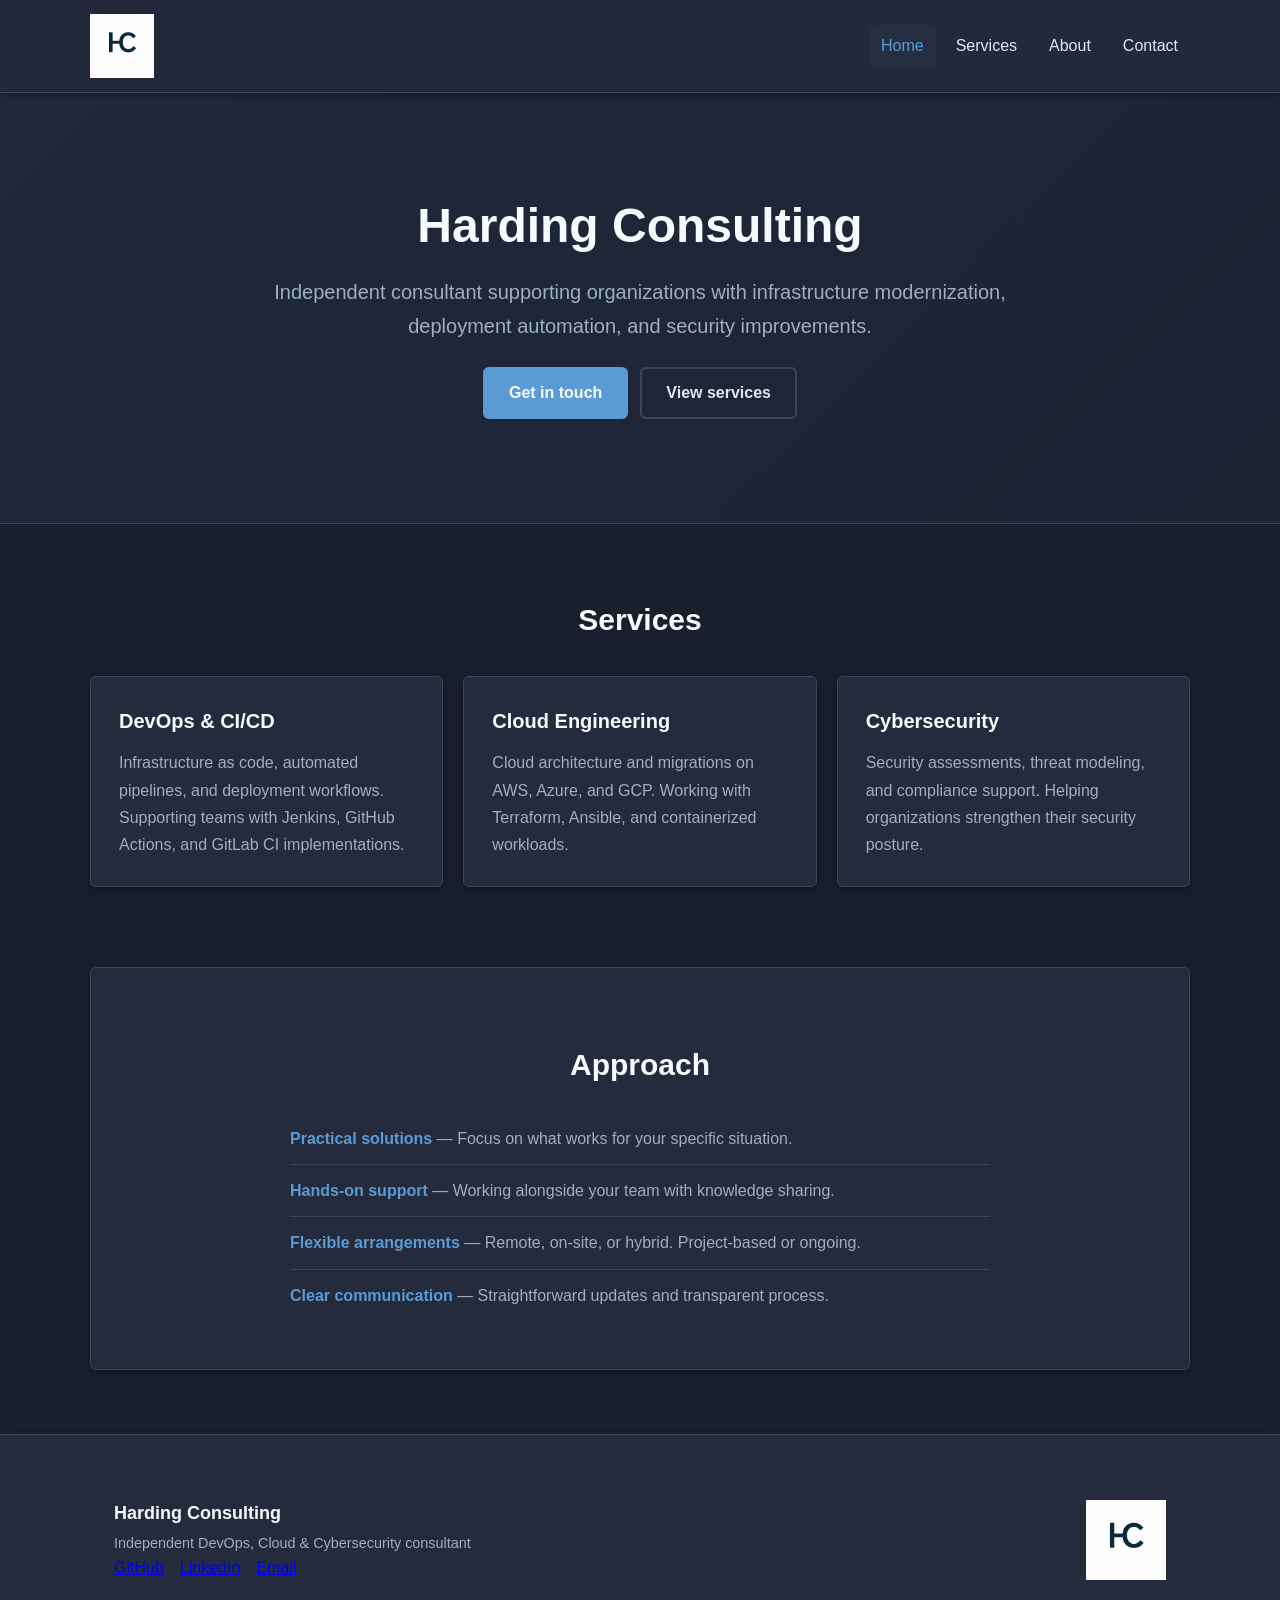
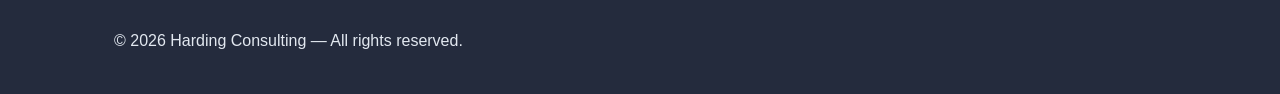
==== index.html @ 093b82c2 "Initial commit: Harding Consulting website" ====
<!doctype html>
<html lang="en">
<head>
  <meta charset="utf-8">
  <meta name="viewport" content="width=device-width, initial-scale=1">
  <title>Harding Consulting — DevOps, Cloud & Cybersecurity</title>
  <meta name="description" content="Harding Consulting: Professional DevOps, Cloud and Cybersecurity services. Scalable infrastructure, secure systems, cloud migrations, and CI/CD automation.">
  <meta name="author" content="Harding Consulting">
  <meta property="og:title" content="Harding Consulting — DevOps, Cloud & Cybersecurity">
  <meta property="og:description" content="Professional DevOps, Cloud and Cybersecurity services for teams and enterprises.">
  <meta property="og:type" content="website">
  <meta property="og:url" content="https://harding.consulting/">
  <meta name="referrer" content="strict-origin-when-cross-origin">
  <meta name="robots" content="index,follow">
  <meta http-equiv="Content-Security-Policy" content="default-src 'self'; img-src 'self' data:; script-src 'self'; style-src 'self' 'unsafe-inline'; connect-src 'self';">
  <link rel="icon" href="/assets/favicon.svg" type="image/svg+xml">
  <link rel="stylesheet" href="/assets/css/style.css">
</head>
<body>
  <header class="site-header">
    <div class="container nav-wrap">
      <a class="logo" href="/">
        <img src="/assets/img/logo.png" alt="Harding Consulting" class="logo-img"/>
        <span class="sr-only">Harding Consulting</span>
      </a>
      <button id="navToggle" class="nav-toggle" aria-expanded="false" aria-controls="mainNav">Menu</button>
      <nav id="mainNav" class="main-nav" aria-label="Main navigation">
        <a href="/" aria-current="page">Home</a>
        <a href="/services.html">Services</a>
        <a href="/about.html">About</a>
        <a href="/contact.html">Contact</a>
      </nav>
    </div>
  </header>

  <main>
    <section class="hero">
      <div class="container">
        <h1>Harding Consulting</h1>
        <p class="lead">Independent consultant supporting organizations with infrastructure modernization, deployment automation, and security improvements.</p>
        <p class="cta-row">
          <a class="btn" href="/contact.html">Get in touch</a> 
          <a class="btn ghost" href="/services.html">View services</a>
        </p>
      </div>
    </section>

    <section class="services container" aria-labelledby="services-heading">
      <h2 id="services-heading">Services</h2>
      <div class="grid">
        <article class="card">
          <h3>DevOps & CI/CD</h3>
          <p>Infrastructure as code, automated pipelines, and deployment workflows. Supporting teams with Jenkins, GitHub Actions, and GitLab CI implementations.</p>
        </article>
        <article class="card">
          <h3>Cloud Engineering</h3>
          <p>Cloud architecture and migrations on AWS, Azure, and GCP. Working with Terraform, Ansible, and containerized workloads.</p>
        </article>
        <article class="card">
          <h3>Cybersecurity</h3>
          <p>Security assessments, threat modeling, and compliance support. Helping organizations strengthen their security posture.</p>
        </article>
      </div>
    </section>

    <section class="why-work container" aria-labelledby="why-heading">
      <h2 id="why-heading">Approach</h2>
      <ul class="benefits-list">
        <li><strong>Practical solutions</strong> — Focus on what works for your specific situation.</li>
        <li><strong>Hands-on support</strong> — Working alongside your team with knowledge sharing.</li>
        <li><strong>Flexible arrangements</strong> — Remote, on-site, or hybrid. Project-based or ongoing.</li>
        <li><strong>Clear communication</strong> — Straightforward updates and transparent process.</li>
      </ul>
    </section>
  </main>

  <footer class="site-footer">
    <div class="container footer-content">
      <div>
        <strong>Harding Consulting</strong>
        <p class="tagline">Independent DevOps, Cloud & Cybersecurity consultant</p>
        <ul class="social">
          <li><a href="https://github.com/Hardi5" id="github" target="_blank" rel="noopener">GitHub</a></li>
          <li><a href="https://www.linkedin.com/in/hardikakalaw/" id="linkedin" target="_blank" rel="noopener">LinkedIn</a></li>
          <li><a href="mailto:hardi@harding.consulting" id="email">Email</a></li>
        </ul>
      </div>
      <div>
        <img src="/assets/img/logo.png" alt="Harding Consulting" class="footer-logo"/>
      </div>
    </div>
    <div class="container copy">&copy; <span id="year"></span> Harding Consulting — All rights reserved.</div>
  </footer>

  <script src="/assets/js/main.js"></script>
</body>
</html>
---- assets/css/style.css ----
/* Professional responsive stylesheet for Harding Consulting */
:root{
  --bg:#1a1f2e;
  --surface:#242b3d;
  --surface-light:#2d3548;
  --muted:#a0aec0;
  --text:#e2e8f0;
  --text-bright:#f7fafc;
  --accent:#5b9bd5;
  --accent-hover:#4a8bc2;
  --border:#3d4556;
  --max-width:1100px;
  --radius:6px;
  --shadow: 0 2px 8px rgba(0,0,0,0.3);
  --shadow-lg: 0 8px 24px rgba(0,0,0,0.4);
  font-family: -apple-system, BlinkMacSystemFont, "Segoe UI", Roboto, "Helvetica Neue", Arial, sans-serif;
}
*{box-sizing:border-box}
html,body{height:100%}
body{margin:0;background:var(--bg);color:var(--text);line-height:1.6;font-size:1rem}
.container{max-width:var(--max-width);margin:0 auto;padding:1.5rem}

/* Header & Navigation */
.site-header{background:rgba(36,43,61,0.95);backdrop-filter:blur(10px);border-bottom:1px solid var(--border);position:sticky;top:0;z-index:100;box-shadow:0 2px 8px rgba(0,0,0,0.3)}
.nav-wrap{display:flex;align-items:center;gap:1.5rem;justify-content:space-between;padding:0.875rem 0}
.logo{display:inline-flex;align-items:center;text-decoration:none;transition:opacity 0.2s}
.logo:hover{opacity:0.85}
.logo-img{height:64px;width:auto;display:block}
.tagline{color:var(--muted);margin:0.25rem 0 0;font-size:0.9rem}
.main-nav{display:flex;gap:0.5rem}
.main-nav a{color:var(--text);text-decoration:none;padding:0.5rem 0.75rem;border-radius:6px;font-weight:500;transition:all 0.2s}
.main-nav a:hover{background:rgba(45,95,141,0.08);color:var(--accent)}
.main-nav a[aria-current="page"]{color:var(--accent);background:rgba(45,95,141,0.1)}
.nav-toggle{display:none;background:none;border:1px solid var(--border);padding:0.5rem 0.75rem;border-radius:6px;cursor:pointer;font-weight:500}
.nav-toggle:hover{background:var(--bg)}

/* Language Toggle */
.lang-toggle{display:flex;align-items:center;gap:0.35rem;background:var(--surface-light);border:1px solid var(--border);padding:0.4rem 0.65rem;border-radius:6px;cursor:pointer;font-weight:500;transition:all 0.2s;color:var(--text);font-size:0.9rem}
.lang-toggle:hover{background:var(--surface);border-color:var(--accent)}
.lang-icon{font-size:1.1rem;line-height:1}
.lang-text{font-weight:600}

/* Hero Section */
.hero{padding:5rem 0 4rem;background:linear-gradient(135deg, rgba(91,155,213,0.08) 0%, rgba(91,155,213,0.03) 100%);border-bottom:1px solid var(--border)}
.hero .container{max-width:800px;text-align:center}
.hero h1{font-size:2.5rem;margin:0 0 1rem;font-weight:700;line-height:1.2;color:var(--text-bright)}
.lead{color:var(--muted);font-size:1.125rem;margin-bottom:1.5rem;line-height:1.7}
.btn{background:var(--accent);color:var(--text-bright);padding:0.7rem 1.5rem;border-radius:6px;text-decoration:none;display:inline-block;font-weight:600;transition:all 0.2s;border:2px solid transparent}
.btn:hover{background:var(--accent-hover);transform:translateY(-1px);box-shadow:0 4px 12px rgba(91,155,213,0.4)}
.btn.ghost{background:transparent;border:2px solid var(--border);color:var(--text)}
.btn.ghost:hover{background:var(--surface-light);border-color:var(--accent);color:var(--accent)}
.cta-row{margin-top:1.5rem;display:flex;gap:0.75rem;justify-content:center;flex-wrap:wrap}

/* Services Section */
.services{padding:3rem 0}
.services h2{text-align:center;font-size:1.875rem;margin-bottom:2rem;color:var(--text-bright)}
.grid{display:grid;grid-template-columns:repeat(auto-fit,minmax(280px,1fr));gap:1.25rem}
.card{background:var(--surface);padding:1.75rem;border-radius:var(--radius);box-shadow:var(--shadow);border:1px solid var(--border);transition:all 0.25s}
.card:hover{box-shadow:var(--shadow-lg);transform:translateY(-2px);border-color:var(--accent);background:var(--surface-light)}
.card h3{margin:0 0 0.75rem;color:var(--text-bright);font-size:1.25rem}
.card p{color:var(--muted);margin:0;line-height:1.7}

/* Why Work With Me */
.why-work{padding:3rem 0;background:var(--surface);border-radius:var(--radius);box-shadow:var(--shadow);margin:2rem auto;border:1px solid var(--border)}
.why-work h2{text-align:center;font-size:1.875rem;margin-bottom:1.5rem;color:var(--text-bright)}
.benefits-list{list-style:none;padding:0;max-width:700px;margin:0 auto}
.benefits-list li{padding:0.75rem 0;border-bottom:1px solid var(--border);color:var(--muted);line-height:1.7}
.benefits-list li:last-child{border:none}
.benefits-list strong{color:var(--accent);font-weight:600}

/* About & Contact Sections */
.about, .contact{padding:3rem 0}
.about h2, .contact h2{font-size:1.875rem;margin-bottom:1rem;color:var(--text-bright)}
.about p, .contact p{color:var(--muted);line-height:1.7;max-width:700px}
.about a{color:var(--accent);text-decoration:none;font-weight:500}
.about a:hover{text-decoration:underline}


/* Footer */
.site-footer{background:var(--surface);border-top:1px solid var(--border);margin-top:4rem;padding:2.5rem 0 1rem;box-shadow:0 -2px 8px rgba(0,0,0,0.2)}
.footer-content,.footer-grid{display:grid;grid-template-columns:1fr auto;gap:2rem;padding-bottom:1.5rem;align-items:center}
.footer-logo{height:80px;width:auto;display:block}
.site-footer strong{display:block;font-size:1.125rem;color:var(--text-bright);margin-bottom:0.25rem}
.social{list-style:none;margin:0;padding:0;display:flex;gap:1rem;flex-wrap:wrap}

/* Forms */
.contact-form{max-width:600px;display:grid;gap:1rem;margin-top:1.5rem}
.contact-form label{font-weight:500;color:var(--text);margin-bottom:0.25rem;display:block}
input,textarea{padding:0.75rem;border:1px solid var(--border);border-radius:6px;font-family:inherit;font-size:1rem;transition:border 0.2s;background:var(--surface-light);color:var(--text)}
input:focus,textarea:focus{outline:none;border-color:var(--accent);box-shadow:0 0 0 3px rgba(91,155,213,0.2)}
textarea{min-height:120px;resize:vertical}
.form-actions{margin-top:0.5rem}

/* Service Block (for services page) */
.service-block{background:var(--surface);padding:1.5rem;border-radius:var(--radius);margin-bottom:1.5rem;box-shadow:var(--shadow);border:1px solid var(--border)}
.service-block h2{font-size:1.5rem;margin:0 0 0.75rem;color:var(--text-bright)}
.service-block h3{font-size:1.125rem;margin:1rem 0 0.5rem;color:var(--text)}
.service-block p{color:var(--muted);line-height:1.7;margin:0 0 1rem}
.service-block ul{margin:0.5rem 0;padding-left:1.5rem;color:var(--muted)}
.service-block ul li{margin:0.25rem 0}

/* Logo and accessibility helpers */
.sr-only{position:absolute;width:1px;height:1px;padding:0;margin:-1px;overflow:hidden;clip:rect(0,0,0,0);white-space:nowrap;border:0}

/* Responsive */
@media (max-width:900px){
  .grid{grid-template-columns:repeat(auto-fit,minmax(240px,1fr))}
  .hero h1{font-size:2rem}
}
@media (max-width:640px){
  .container{padding:1rem}
  .grid{grid-template-columns:1fr}
  .footer-grid{flex-direction:column;gap:1.5rem}
  .main-nav{display:none;flex-direction:column;position:absolute;top:100%;left:0;right:0;background:var(--surface);border-bottom:1px solid var(--border);padding:1rem;box-shadow:0 4px 12px rgba(0,0,0,0.4)}
  .main-nav[style*="display: block"]{display:flex}
  .nav-toggle{display:inline-block}
  .lang-toggle{font-size:0.85rem;padding:0.35rem 0.55rem}
  .hero{padding:3rem 0 2rem}
  .hero h1{font-size:1.75rem}
  .lead{font-size:1rem}
  .cta-row{flex-direction:column}
  .btn{width:100%;text-align:center}
}

@media (min-width:1100px){
  .hero h1{font-size:3rem}
  .lead{font-size:1.25rem}
}
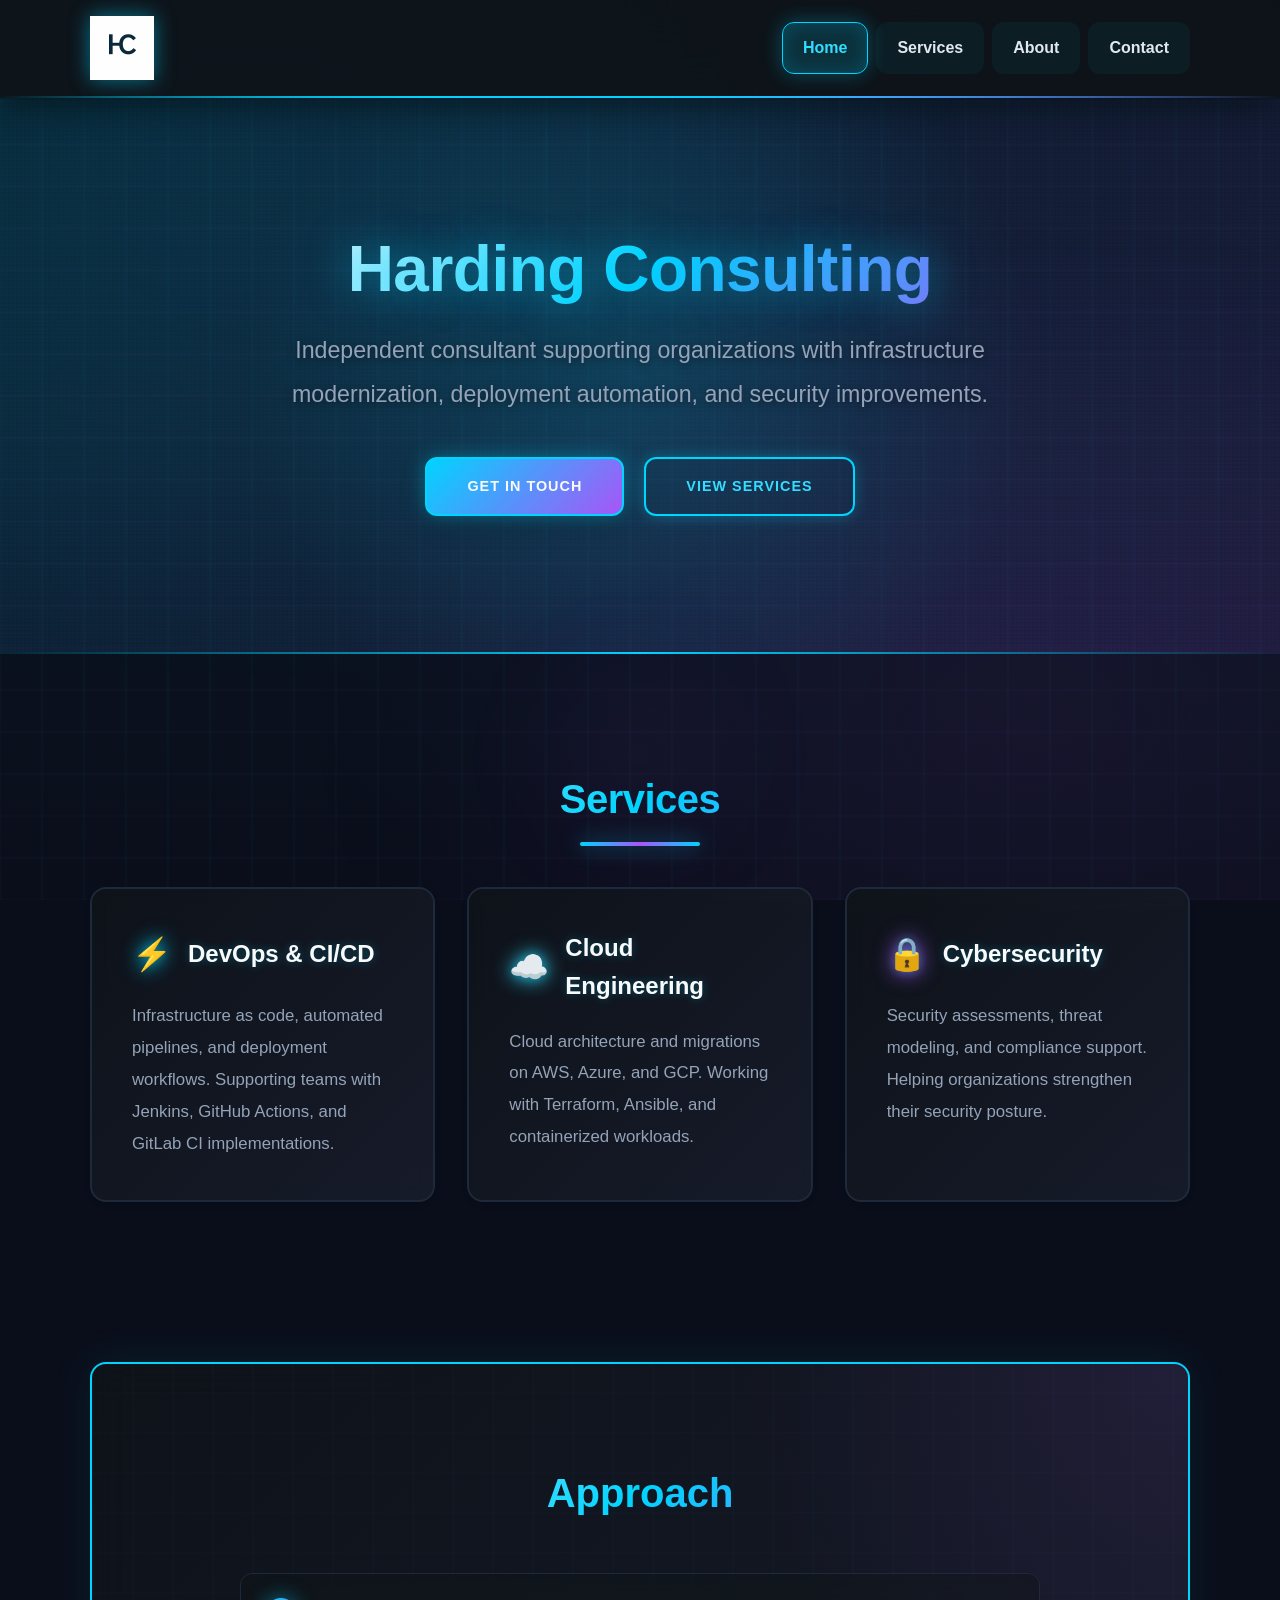
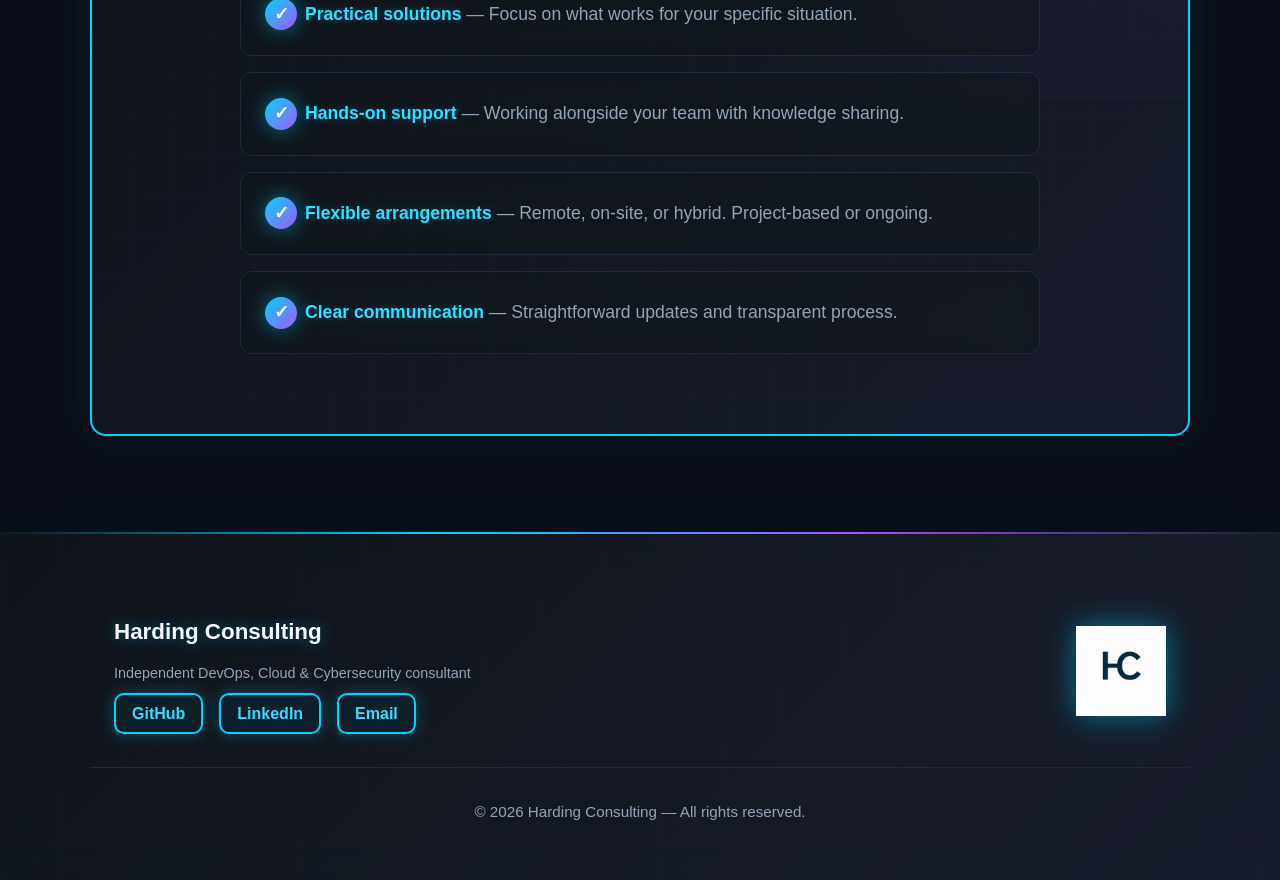
==== commit 05cf80fe: "Add cache busting to CSS links" ====
--- a/index.html
+++ b/index.html
@@ -14,7 +14,7 @@
   <meta name="robots" content="index,follow">
   <meta http-equiv="Content-Security-Policy" content="default-src 'self'; img-src 'self' data:; script-src 'self'; style-src 'self' 'unsafe-inline'; connect-src 'self';">
   <link rel="icon" href="/assets/favicon.svg" type="image/svg+xml">
-  <link rel="stylesheet" href="/assets/css/style.css">
+  <link rel="stylesheet" href="/assets/css/style.css?v=2">
 </head>
 <body>
   <header class="site-header">
--- a/assets/css/style.css
+++ b/assets/css/style.css
@@ -1,128 +1,1047 @@
-/* Professional responsive stylesheet for Harding Consulting */
+/* Futuristic Enhanced Stylesheet for Harding Consulting */
 :root{
-  --bg:#1a1f2e;
-  --surface:#242b3d;
-  --surface-light:#2d3548;
-  --muted:#a0aec0;
+  --bg:#0a0e1a;
+  --surface:#0f1419;
+  --surface-light:#1a1f2e;
+  --surface-lighter:#242b3d;
+  --muted:#94a3b8;
   --text:#e2e8f0;
-  --text-bright:#f7fafc;
-  --accent:#5b9bd5;
-  --accent-hover:#4a8bc2;
-  --border:#3d4556;
+  --text-bright:#f8fafc;
+  --accent:#00d4ff;
+  --accent-hover:#00b8e6;
+  --accent-light:#33ddff;
+  --accent-secondary:#a855f7;
+  --accent-tertiary:#06ffa5;
+  --success:#10b981;
+  --warning:#f59e0b;
+  --border:#1e293b;
+  --border-glow:#334155;
   --max-width:1100px;
-  --radius:6px;
-  --shadow: 0 2px 8px rgba(0,0,0,0.3);
-  --shadow-lg: 0 8px 24px rgba(0,0,0,0.4);
+  --radius:16px;
+  --shadow: 0 4px 6px -1px rgba(0, 0, 0, 0.1), 0 2px 4px -1px rgba(0, 0, 0, 0.06);
+  --shadow-md: 0 10px 25px -5px rgba(0, 0, 0, 0.3), 0 10px 10px -5px rgba(0, 0, 0, 0.04);
+  --shadow-lg: 0 20px 35px -10px rgba(0, 0, 0, 0.4), 0 10px 10px -5px rgba(0, 0, 0, 0.04);
+  --shadow-neon: 0 0 30px rgba(0, 212, 255, 0.4), 0 0 60px rgba(0, 212, 255, 0.2);
+  --shadow-neon-purple: 0 0 30px rgba(168, 85, 247, 0.4), 0 0 60px rgba(168, 85, 247, 0.2);
   font-family: -apple-system, BlinkMacSystemFont, "Segoe UI", Roboto, "Helvetica Neue", Arial, sans-serif;
 }
-*{box-sizing:border-box}
-html,body{height:100%}
-body{margin:0;background:var(--bg);color:var(--text);line-height:1.6;font-size:1rem}
-.container{max-width:var(--max-width);margin:0 auto;padding:1.5rem}
+
+*{
+  box-sizing:border-box;
+}
+
+html,body{
+  height:100%;
+  scroll-behavior: smooth;
+}
+
+body{
+  margin:0;
+  background: #0a0e1a;
+  background-image: 
+    linear-gradient(to bottom, transparent 0%, rgba(0, 212, 255, 0.03) 50%, transparent 100%),
+    repeating-linear-gradient(90deg, rgba(0, 212, 255, 0.03) 0px, transparent 2px, transparent 40px, rgba(0, 212, 255, 0.03) 42px),
+    repeating-linear-gradient(0deg, rgba(168, 85, 247, 0.03) 0px, transparent 2px, transparent 40px, rgba(168, 85, 247, 0.03) 42px);
+  background-attachment: fixed;
+  color:var(--text);
+  line-height:1.6;
+  font-size:1rem;
+  position: relative;
+  overflow-x: hidden;
+}
+
+body::before {
+  content: '';
+  position: fixed;
+  top: 0;
+  left: 0;
+  right: 0;
+  bottom: 0;
+  background: 
+    radial-gradient(ellipse at 20% 20%, rgba(0, 212, 255, 0.08) 0%, transparent 50%),
+    radial-gradient(ellipse at 80% 80%, rgba(168, 85, 247, 0.08) 0%, transparent 50%);
+  pointer-events: none;
+  z-index: 0;
+}
+
+.container{
+  max-width:var(--max-width);
+  margin:0 auto;
+  padding:1.5rem;
+  position: relative;
+  z-index: 1;
+}
+
+/* Futuristic Grid Animation */
+@keyframes gridMove {
+  0% { background-position: 0 0, 0 0; }
+  100% { background-position: 40px 40px, 0 0; }
+}
 
 /* Header & Navigation */
-.site-header{background:rgba(36,43,61,0.95);backdrop-filter:blur(10px);border-bottom:1px solid var(--border);position:sticky;top:0;z-index:100;box-shadow:0 2px 8px rgba(0,0,0,0.3)}
-.nav-wrap{display:flex;align-items:center;gap:1.5rem;justify-content:space-between;padding:0.875rem 0}
-.logo{display:inline-flex;align-items:center;text-decoration:none;transition:opacity 0.2s}
-.logo:hover{opacity:0.85}
-.logo-img{height:64px;width:auto;display:block}
-.tagline{color:var(--muted);margin:0.25rem 0 0;font-size:0.9rem}
-.main-nav{display:flex;gap:0.5rem}
-.main-nav a{color:var(--text);text-decoration:none;padding:0.5rem 0.75rem;border-radius:6px;font-weight:500;transition:all 0.2s}
-.main-nav a:hover{background:rgba(45,95,141,0.08);color:var(--accent)}
-.main-nav a[aria-current="page"]{color:var(--accent);background:rgba(45,95,141,0.1)}
-.nav-toggle{display:none;background:none;border:1px solid var(--border);padding:0.5rem 0.75rem;border-radius:6px;cursor:pointer;font-weight:500}
-.nav-toggle:hover{background:var(--bg)}
-
-/* Language Toggle */
-.lang-toggle{display:flex;align-items:center;gap:0.35rem;background:var(--surface-light);border:1px solid var(--border);padding:0.4rem 0.65rem;border-radius:6px;cursor:pointer;font-weight:500;transition:all 0.2s;color:var(--text);font-size:0.9rem}
-.lang-toggle:hover{background:var(--surface);border-color:var(--accent)}
-.lang-icon{font-size:1.1rem;line-height:1}
-.lang-text{font-weight:600}
+.site-header{
+  background:rgba(15, 20, 25, 0.85);
+  backdrop-filter:blur(30px);
+  -webkit-backdrop-filter: blur(30px);
+  border-bottom:2px solid transparent;
+  border-image: linear-gradient(90deg, transparent, var(--accent), var(--accent-secondary), transparent) 1;
+  position:sticky;
+  top:0;
+  z-index:100;
+  box-shadow:0 8px 32px rgba(0,0,0,0.6), 0 0 40px rgba(0, 212, 255, 0.1);
+  transition: all 0.3s ease;
+}
+
+.site-header::after {
+  content: '';
+  position: absolute;
+  bottom: -2px;
+  left: 0;
+  right: 0;
+  height: 2px;
+  background: linear-gradient(90deg, transparent 0%, var(--accent) 50%, transparent 100%);
+  animation: scanline 3s linear infinite;
+}
+
+@keyframes scanline {
+  0%, 100% { opacity: 0.3; transform: translateX(-100%); }
+  50% { opacity: 1; transform: translateX(100%); }
+}
+
+.nav-wrap{
+  display:flex;
+  align-items:center;
+  gap:1.5rem;
+  justify-content:space-between;
+  padding:1rem 0;
+}
+
+.logo{
+  display:inline-flex;
+  align-items:center;
+  text-decoration:none;
+  transition:all 0.4s cubic-bezier(0.4, 0, 0.2, 1);
+  filter: drop-shadow(0 0 10px rgba(0, 212, 255, 0.5));
+  position: relative;
+}
+
+.logo::after {
+  content: '';
+  position: absolute;
+  inset: -10px;
+  border-radius: 50%;
+  background: radial-gradient(circle, rgba(0, 212, 255, 0.2) 0%, transparent 70%);
+  opacity: 0;
+  transition: opacity 0.4s ease;
+}
+
+.logo:hover::after {
+  opacity: 1;
+  animation: pulse-logo 1.5s ease-in-out infinite;
+}
+
+@keyframes pulse-logo {
+  0%, 100% { transform: scale(1); opacity: 0.5; }
+  50% { transform: scale(1.2); opacity: 0.8; }
+}
+
+.logo:hover{
+  transform: translateY(-3px);
+  filter: drop-shadow(0 0 20px rgba(0, 212, 255, 0.8)) drop-shadow(0 0 40px rgba(0, 212, 255, 0.4));
+}
+
+.logo-img{
+  height:64px;
+  width:auto;
+  display:block;
+}
+
+.tagline{
+  color:var(--muted);
+  margin:0.25rem 0 0;
+  font-size:0.9rem;
+}
+
+.main-nav{
+  display:flex;
+  gap:0.5rem;
+}
+
+.main-nav a{
+  color:var(--text);
+  text-decoration:none;
+  padding:0.75rem 1.25rem;
+  border-radius:12px;
+  font-weight:600;
+  transition:all 0.3s ease;
+  position: relative;
+  overflow: hidden;
+  border: 1px solid transparent;
+  background: rgba(0, 212, 255, 0.05);
+}
+
+.main-nav a::before {
+  content: '';
+  position: absolute;
+  inset: 0;
+  background: linear-gradient(135deg, rgba(0, 212, 255, 0.1), rgba(168, 85, 247, 0.1));
+  opacity: 0;
+  transition: opacity 0.3s ease;
+}
+
+.main-nav a::after {
+  content: '';
+  position: absolute;
+  bottom: 0;
+  left: 0;
+  right: 0;
+  height: 2px;
+  background: linear-gradient(90deg, var(--accent), var(--accent-secondary));
+  transform: scaleX(0);
+  transition: transform 0.3s ease;
+}
+
+.main-nav a:hover::before{
+  opacity: 1;
+}
+
+.main-nav a:hover::after {
+  transform: scaleX(1);
+}
+
+.main-nav a:hover{
+  background:rgba(0, 212, 255, 0.1);
+  color:var(--accent-light);
+  transform: translateY(-2px);
+  border-color: var(--accent);
+  box-shadow: 0 4px 20px rgba(0, 212, 255, 0.3);
+}
+
+.main-nav a[aria-current="page"]{
+  color:var(--accent-light);
+  background:rgba(0, 212, 255, 0.15);
+  border-color: var(--accent);
+  box-shadow: inset 0 0 20px rgba(0, 212, 255, 0.2), 0 0 20px rgba(0, 212, 255, 0.3);
+}
+
+.nav-toggle{
+  display:none;
+  background:var(--surface-light);
+  border:2px solid var(--accent);
+  padding:0.5rem 0.75rem;
+  border-radius:10px;
+  cursor:pointer;
+  font-weight:600;
+  color: var(--accent-light);
+  transition: all 0.3s ease;
+  box-shadow: 0 0 15px rgba(0, 212, 255, 0.3);
+}
+
+.nav-toggle:hover{
+  background:rgba(0, 212, 255, 0.1);
+  transform: scale(1.05);
+  box-shadow: 0 0 25px rgba(0, 212, 255, 0.5);
+}
 
 /* Hero Section */
-.hero{padding:5rem 0 4rem;background:linear-gradient(135deg, rgba(91,155,213,0.08) 0%, rgba(91,155,213,0.03) 100%);border-bottom:1px solid var(--border)}
-.hero .container{max-width:800px;text-align:center}
-.hero h1{font-size:2.5rem;margin:0 0 1rem;font-weight:700;line-height:1.2;color:var(--text-bright)}
-.lead{color:var(--muted);font-size:1.125rem;margin-bottom:1.5rem;line-height:1.7}
-.btn{background:var(--accent);color:var(--text-bright);padding:0.7rem 1.5rem;border-radius:6px;text-decoration:none;display:inline-block;font-weight:600;transition:all 0.2s;border:2px solid transparent}
-.btn:hover{background:var(--accent-hover);transform:translateY(-1px);box-shadow:0 4px 12px rgba(91,155,213,0.4)}
-.btn.ghost{background:transparent;border:2px solid var(--border);color:var(--text)}
-.btn.ghost:hover{background:var(--surface-light);border-color:var(--accent);color:var(--accent)}
-.cta-row{margin-top:1.5rem;display:flex;gap:0.75rem;justify-content:center;flex-wrap:wrap}
+.hero{
+  padding:7rem 0 6rem;
+  background: 
+    linear-gradient(135deg, rgba(0, 212, 255, 0.1) 0%, rgba(168, 85, 247, 0.1) 100%);
+  border-bottom:2px solid transparent;
+  border-image: linear-gradient(90deg, transparent, var(--accent), transparent) 1;
+  position: relative;
+  overflow: hidden;
+}
+
+.hero::before {
+  content: '';
+  position: absolute;
+  top: 0;
+  left: 0;
+  right: 0;
+  bottom: 0;
+  background: 
+    repeating-linear-gradient(0deg, transparent, transparent 2px, rgba(0, 212, 255, 0.03) 2px, rgba(0, 212, 255, 0.03) 4px),
+    repeating-linear-gradient(90deg, transparent, transparent 2px, rgba(168, 85, 247, 0.03) 2px, rgba(168, 85, 247, 0.03) 4px);
+  background-size: 50px 50px;
+  animation: gridMove 20s linear infinite;
+  opacity: 0.5;
+}
+
+.hero::after {
+  content: '';
+  position: absolute;
+  top: 50%;
+  left: 50%;
+  transform: translate(-50%, -50%);
+  width: 800px;
+  height: 800px;
+  background: radial-gradient(circle, rgba(0, 212, 255, 0.15) 0%, transparent 70%);
+  animation: heroGlow 8s ease-in-out infinite;
+}
+
+@keyframes heroGlow {
+  0%, 100% { transform: translate(-50%, -50%) scale(1); opacity: 0.3; }
+  50% { transform: translate(-50%, -50%) scale(1.2); opacity: 0.6; }
+}
+
+.hero .container{
+  max-width:850px;
+  text-align:center;
+  position: relative;
+  z-index: 1;
+}
+
+.hero h1{
+  font-size:3.5rem;
+  margin:0 0 1.5rem;
+  font-weight:900;
+  line-height:1.1;
+  background: linear-gradient(135deg, var(--text-bright) 0%, var(--accent) 50%, var(--accent-secondary) 100%);
+  -webkit-background-clip: text;
+  -webkit-text-fill-color: transparent;
+  background-clip: text;
+  animation: fadeInUp 0.8s ease-out, textGlow 3s ease-in-out infinite;
+  text-shadow: 0 0 40px rgba(0, 212, 255, 0.5);
+  letter-spacing: -0.5px;
+}
+
+@keyframes textGlow {
+  0%, 100% { filter: drop-shadow(0 0 10px rgba(0, 212, 255, 0.5)); }
+  50% { filter: drop-shadow(0 0 20px rgba(0, 212, 255, 0.8)) drop-shadow(0 0 30px rgba(168, 85, 247, 0.5)); }
+}
+
+@keyframes fadeInUp {
+  from {
+    opacity: 0;
+    transform: translateY(40px);
+  }
+  to {
+    opacity: 1;
+    transform: translateY(0);
+  }
+}
+
+.lead{
+  color:var(--muted);
+  font-size:1.3rem;
+  margin-bottom:2.5rem;
+  line-height:1.9;
+  animation: fadeInUp 0.8s ease-out 0.2s both;
+  text-shadow: 0 2px 10px rgba(0, 0, 0, 0.5);
+}
+
+.btn{
+  background: linear-gradient(135deg, var(--accent) 0%, var(--accent-secondary) 100%);
+  color:var(--text-bright);
+  padding:1rem 2.5rem;
+  border-radius:12px;
+  text-decoration:none;
+  display:inline-block;
+  font-weight:700;
+  transition:all 0.4s cubic-bezier(0.4, 0, 0.2, 1);
+  border:2px solid var(--accent);
+  box-shadow: 0 0 20px rgba(0, 212, 255, 0.4), 0 8px 25px rgba(0, 0, 0, 0.3);
+  position: relative;
+  overflow: hidden;
+  text-transform: uppercase;
+  letter-spacing: 1px;
+  font-size: 0.9rem;
+}
+
+.btn::before {
+  content: '';
+  position: absolute;
+  top: 0;
+  left: -100%;
+  width: 100%;
+  height: 100%;
+  background: linear-gradient(90deg, transparent, rgba(255,255,255,0.3), transparent);
+  transition: left 0.6s ease;
+}
+
+.btn::after {
+  content: '';
+  position: absolute;
+  inset: -2px;
+  background: linear-gradient(135deg, var(--accent), var(--accent-secondary));
+  border-radius: 12px;
+  z-index: -1;
+  opacity: 0;
+  transition: opacity 0.4s ease;
+}
+
+.btn:hover::before {
+  left: 100%;
+}
+
+.btn:hover::after {
+  opacity: 1;
+  animation: borderPulse 1.5s ease-in-out infinite;
+}
+
+@keyframes borderPulse {
+  0%, 100% { filter: blur(5px); }
+  50% { filter: blur(10px); }
+}
+
+.btn:hover{
+  transform:translateY(-4px) scale(1.05);
+  box-shadow: 0 0 40px rgba(0, 212, 255, 0.6), 0 12px 35px rgba(0, 0, 0, 0.4);
+  border-color: var(--accent-light);
+}
+
+.btn.ghost{
+  background:transparent;
+  border:2px solid var(--accent);
+  color:var(--accent-light);
+  box-shadow: 0 0 15px rgba(0, 212, 255, 0.3);
+}
+
+.btn.ghost:hover{
+  background:rgba(0, 212, 255, 0.1);
+  box-shadow: 0 0 30px rgba(0, 212, 255, 0.5), 0 8px 25px rgba(0, 0, 0, 0.3);
+}
+
+.cta-row{
+  margin-top:2.5rem;
+  display:flex;
+  gap:1.25rem;
+  justify-content:center;
+  flex-wrap:wrap;
+  animation: fadeInUp 0.8s ease-out 0.4s both;
+}
 
 /* Services Section */
-.services{padding:3rem 0}
-.services h2{text-align:center;font-size:1.875rem;margin-bottom:2rem;color:var(--text-bright)}
-.grid{display:grid;grid-template-columns:repeat(auto-fit,minmax(280px,1fr));gap:1.25rem}
-.card{background:var(--surface);padding:1.75rem;border-radius:var(--radius);box-shadow:var(--shadow);border:1px solid var(--border);transition:all 0.25s}
-.card:hover{box-shadow:var(--shadow-lg);transform:translateY(-2px);border-color:var(--accent);background:var(--surface-light)}
-.card h3{margin:0 0 0.75rem;color:var(--text-bright);font-size:1.25rem}
-.card p{color:var(--muted);margin:0;line-height:1.7}
-
-/* Why Work With Me */
-.why-work{padding:3rem 0;background:var(--surface);border-radius:var(--radius);box-shadow:var(--shadow);margin:2rem auto;border:1px solid var(--border)}
-.why-work h2{text-align:center;font-size:1.875rem;margin-bottom:1.5rem;color:var(--text-bright)}
-.benefits-list{list-style:none;padding:0;max-width:700px;margin:0 auto}
-.benefits-list li{padding:0.75rem 0;border-bottom:1px solid var(--border);color:var(--muted);line-height:1.7}
-.benefits-list li:last-child{border:none}
-.benefits-list strong{color:var(--accent);font-weight:600}
+.services{
+  padding:5rem 0;
+  position: relative;
+}
+
+.services::before {
+  content: '';
+  position: absolute;
+  top: 0;
+  left: 50%;
+  transform: translateX(-50%);
+  width: 200px;
+  height: 200px;
+  background: radial-gradient(circle, rgba(168, 85, 247, 0.1) 0%, transparent 70%);
+  filter: blur(60px);
+}
+
+.services h2{
+  text-align:center;
+  font-size:2.5rem;
+  margin-bottom:3.5rem;
+  font-weight:800;
+  background: linear-gradient(135deg, var(--text-bright) 0%, var(--accent) 50%, var(--accent-secondary) 100%);
+  -webkit-background-clip: text;
+  -webkit-text-fill-color: transparent;
+  background-clip: text;
+  position: relative;
+  display: inline-block;
+  width: 100%;
+  animation: textGlow 3s ease-in-out infinite;
+  letter-spacing: -0.5px;
+}
+
+.services h2::after {
+  content: '';
+  position: absolute;
+  bottom: -15px;
+  left: 50%;
+  transform: translateX(-50%);
+  width: 120px;
+  height: 4px;
+  background: linear-gradient(90deg, var(--accent), var(--accent-secondary), var(--accent));
+  border-radius: 2px;
+  box-shadow: 0 0 20px rgba(0, 212, 255, 0.6);
+}
+
+.grid{
+  display:grid;
+  grid-template-columns:repeat(auto-fit,minmax(320px,1fr));
+  gap:2rem;
+}
+
+.card{
+  background: linear-gradient(135deg, rgba(15, 20, 25, 0.8) 0%, rgba(26, 31, 46, 0.8) 100%);
+  padding:2.5rem;
+  border-radius:var(--radius);
+  box-shadow:var(--shadow);
+  border:2px solid var(--border);
+  transition:all 0.5s cubic-bezier(0.4, 0, 0.2, 1);
+  position: relative;
+  overflow: hidden;
+  backdrop-filter: blur(10px);
+}
+
+.card::before {
+  content: '';
+  position: absolute;
+  top: 0;
+  left: 0;
+  right: 0;
+  height: 3px;
+  background: linear-gradient(90deg, var(--accent), var(--accent-secondary));
+  transform: scaleX(0);
+  transform-origin: left;
+  transition: transform 0.5s ease;
+}
+
+.card::after {
+  content: '';
+  position: absolute;
+  inset: 0;
+  border-radius: var(--radius);
+  padding: 2px;
+  background: linear-gradient(135deg, var(--accent), var(--accent-secondary));
+  -webkit-mask: linear-gradient(#fff 0 0) content-box, linear-gradient(#fff 0 0);
+  -webkit-mask-composite: xor;
+  mask-composite: exclude;
+  opacity: 0;
+  transition: opacity 0.5s ease;
+}
+
+.card:hover::before {
+  transform: scaleX(1);
+}
+
+.card:hover::after {
+  opacity: 1;
+}
+
+.card:hover{
+  box-shadow:var(--shadow-lg), var(--shadow-neon);
+  transform:translateY(-10px) scale(1.02);
+  border-color:var(--accent);
+  background: linear-gradient(135deg, rgba(26, 31, 46, 0.9) 0%, rgba(36, 43, 61, 0.9) 100%);
+}
+
+.card h3{
+  margin:0 0 1.25rem;
+  color:var(--text-bright);
+  font-size:1.5rem;
+  font-weight:700;
+  display: flex;
+  align-items: center;
+  gap: 1rem;
+  text-shadow: 0 0 10px rgba(0, 212, 255, 0.3);
+}
+
+.card h3::before {
+  content: '⚡';
+  font-size: 2rem;
+  display: inline-block;
+  animation: iconFloat 3s ease-in-out infinite;
+  filter: drop-shadow(0 0 10px currentColor);
+}
+
+@keyframes iconFloat {
+  0%, 100% { transform: translateY(0px); }
+  50% { transform: translateY(-5px); }
+}
+
+.card:nth-child(1) h3::before {
+  color: var(--accent);
+}
+
+.card:nth-child(2) h3::before {
+  content: '☁️';
+  color: var(--accent-light);
+}
+
+.card:nth-child(3) h3::before {
+  content: '🔒';
+  color: var(--accent-secondary);
+}
+
+.card p{
+  color:var(--muted);
+  margin:0;
+  line-height:1.9;
+  font-size: 1.05rem;
+}
+
+/* Approach/Why Work Section */
+.why-work{
+  padding:4rem 3rem;
+  background: linear-gradient(135deg, rgba(15, 20, 25, 0.8) 0%, rgba(26, 31, 46, 0.8) 100%);
+  border-radius:var(--radius);
+  box-shadow:var(--shadow-md), 0 0 40px rgba(0, 212, 255, 0.1);
+  margin:5rem auto;
+  border:2px solid var(--accent);
+  position: relative;
+  overflow: hidden;
+  backdrop-filter: blur(20px);
+}
+
+.why-work::before {
+  content: '';
+  position: absolute;
+  inset: 0;
+  background: 
+    repeating-linear-gradient(90deg, transparent 0px, rgba(0, 212, 255, 0.03) 1px, transparent 2px, transparent 40px),
+    repeating-linear-gradient(0deg, transparent 0px, rgba(168, 85, 247, 0.03) 1px, transparent 2px, transparent 40px);
+  pointer-events: none;
+}
+
+.why-work::after {
+  content: '';
+  position: absolute;
+  top: -50%;
+  right: -50%;
+  width: 100%;
+  height: 100%;
+  background: radial-gradient(circle, rgba(168, 85, 247, 0.1) 0%, transparent 70%);
+  animation: floatRotate 15s ease-in-out infinite;
+}
+
+@keyframes floatRotate {
+  0%, 100% { transform: rotate(0deg); }
+  50% { transform: rotate(180deg); }
+}
+
+.why-work h2{
+  text-align:center;
+  font-size:2.5rem;
+  margin-bottom:3rem;
+  font-weight:800;
+  background: linear-gradient(135deg, var(--text-bright) 0%, var(--accent) 50%, var(--accent-secondary) 100%);
+  -webkit-background-clip: text;
+  -webkit-text-fill-color: transparent;
+  background-clip: text;
+  position: relative;
+  z-index: 1;
+  animation: textGlow 3s ease-in-out infinite;
+}
+
+.benefits-list{
+  list-style:none;
+  padding:0;
+  max-width:800px;
+  margin:0 auto;
+  position: relative;
+  z-index: 1;
+}
+
+.benefits-list li{
+  padding:1.5rem 2rem 1.5rem 4rem;
+  border:1px solid var(--border);
+  color:var(--muted);
+  line-height:1.9;
+  font-size: 1.1rem;
+  transition: all 0.4s ease;
+  border-radius: 12px;
+  margin-bottom: 1rem;
+  position: relative;
+  background: rgba(15, 20, 25, 0.5);
+  backdrop-filter: blur(10px);
+}
+
+.benefits-list li::before {
+  content: '✓';
+  position: absolute;
+  left: 1.5rem;
+  top: 50%;
+  transform: translateY(-50%);
+  width: 32px;
+  height: 32px;
+  background: linear-gradient(135deg, var(--accent), var(--accent-secondary));
+  border-radius: 50%;
+  display: flex;
+  align-items: center;
+  justify-content: center;
+  font-weight: bold;
+  color: white;
+  font-size: 1.1rem;
+  box-shadow: 0 0 20px rgba(0, 212, 255, 0.5);
+  transition: all 0.4s ease;
+}
+
+.benefits-list li:hover {
+  background: rgba(0, 212, 255, 0.05);
+  transform: translateX(12px);
+  border-color: var(--accent);
+  box-shadow: 0 0 30px rgba(0, 212, 255, 0.2);
+}
+
+.benefits-list li:hover::before {
+  transform: translateY(-50%) rotate(360deg) scale(1.1);
+  box-shadow: 0 0 30px rgba(0, 212, 255, 0.8);
+}
+
+.benefits-list strong{
+  color:var(--accent-light);
+  font-weight:700;
+  text-shadow: 0 0 10px rgba(0, 212, 255, 0.3);
+}
 
 /* About & Contact Sections */
-.about, .contact{padding:3rem 0}
-.about h2, .contact h2{font-size:1.875rem;margin-bottom:1rem;color:var(--text-bright)}
-.about p, .contact p{color:var(--muted);line-height:1.7;max-width:700px}
-.about a{color:var(--accent);text-decoration:none;font-weight:500}
-.about a:hover{text-decoration:underline}
-
+.about, .contact{
+  padding:4rem 0;
+}
+
+.about h2, .contact h2{
+  font-size:2.5rem;
+  margin-bottom:2rem;
+  font-weight:800;
+  background: linear-gradient(135deg, var(--text-bright) 0%, var(--accent) 50%, var(--accent-secondary) 100%);
+  -webkit-background-clip: text;
+  -webkit-text-fill-color: transparent;
+  background-clip: text;
+  animation: textGlow 3s ease-in-out infinite;
+}
+
+.about p, .contact p{
+  color:var(--muted);
+  line-height:1.9;
+  max-width:800px;
+  font-size: 1.1rem;
+}
+
+.about a{
+  color:var(--accent-light);
+  text-decoration:none;
+  font-weight:700;
+  transition: all 0.3s ease;
+  border-bottom: 2px solid transparent;
+  text-shadow: 0 0 10px rgba(0, 212, 255, 0.3);
+}
+
+.about a:hover{
+  border-bottom-color: var(--accent-light);
+  text-shadow: 0 0 20px rgba(0, 212, 255, 0.6);
+}
 
 /* Footer */
-.site-footer{background:var(--surface);border-top:1px solid var(--border);margin-top:4rem;padding:2.5rem 0 1rem;box-shadow:0 -2px 8px rgba(0,0,0,0.2)}
-.footer-content,.footer-grid{display:grid;grid-template-columns:1fr auto;gap:2rem;padding-bottom:1.5rem;align-items:center}
-.footer-logo{height:80px;width:auto;display:block}
-.site-footer strong{display:block;font-size:1.125rem;color:var(--text-bright);margin-bottom:0.25rem}
-.social{list-style:none;margin:0;padding:0;display:flex;gap:1rem;flex-wrap:wrap}
+.site-footer{
+  background: linear-gradient(135deg, rgba(15, 20, 25, 0.9) 0%, rgba(26, 31, 46, 0.9) 100%);
+  border-top:2px solid transparent;
+  border-image: linear-gradient(90deg, transparent, var(--accent), var(--accent-secondary), transparent) 1;
+  margin-top:6rem;
+  padding:3.5rem 0 2rem;
+  box-shadow:0 -8px 32px rgba(0,0,0,0.5), 0 0 40px rgba(0, 212, 255, 0.1);
+  position: relative;
+  backdrop-filter: blur(20px);
+}
+
+.site-footer::before {
+  content: '';
+  position: absolute;
+  inset: 0;
+  background: 
+    repeating-linear-gradient(90deg, transparent 0px, rgba(168, 85, 247, 0.02) 1px, transparent 2px, transparent 60px);
+  pointer-events: none;
+}
+
+.footer-content,.footer-grid{
+  display:grid;
+  grid-template-columns:1fr auto;
+  gap:3rem;
+  padding-bottom:2.5rem;
+  align-items:center;
+  position: relative;
+  z-index: 1;
+}
+
+.footer-logo{
+  height:90px;
+  width:auto;
+  display:block;
+  filter: drop-shadow(0 0 15px rgba(0, 212, 255, 0.5));
+  transition: all 0.4s ease;
+}
+
+.footer-logo:hover {
+  transform: scale(1.08) rotate(2deg);
+  filter: drop-shadow(0 0 30px rgba(0, 212, 255, 0.8)) drop-shadow(0 0 50px rgba(168, 85, 247, 0.5));
+}
+
+.site-footer strong{
+  display:block;
+  font-size:1.4rem;
+  color:var(--text-bright);
+  margin-bottom:0.75rem;
+  font-weight: 800;
+  text-shadow: 0 0 15px rgba(0, 212, 255, 0.4);
+}
+
+.social{
+  list-style:none;
+  margin:1rem 0 0;
+  padding:0;
+  display:flex;
+  gap:1rem;
+  flex-wrap:wrap;
+}
+
+.social a {
+  color: var(--accent-light);
+  transition: all 0.3s ease;
+  padding: 0.625rem 1rem;
+  border-radius: 10px;
+  background: rgba(0, 212, 255, 0.05);
+  border: 2px solid var(--accent);
+  font-weight: 600;
+  box-shadow: 0 0 15px rgba(0, 212, 255, 0.3);
+  text-decoration: none;
+}
+
+.social a:hover {
+  color: var(--text-bright);
+  background: rgba(0, 212, 255, 0.15);
+  border-color: var(--accent-light);
+  transform: translateY(-3px) scale(1.05);
+  box-shadow: 0 0 30px rgba(0, 212, 255, 0.6);
+}
+
+.copy {
+  text-align: center;
+  color: var(--muted);
+  border-top: 1px solid var(--border);
+  padding-top: 2rem;
+  font-size: 0.95rem;
+  position: relative;
+  z-index: 1;
+}
 
 /* Forms */
-.contact-form{max-width:600px;display:grid;gap:1rem;margin-top:1.5rem}
-.contact-form label{font-weight:500;color:var(--text);margin-bottom:0.25rem;display:block}
-input,textarea{padding:0.75rem;border:1px solid var(--border);border-radius:6px;font-family:inherit;font-size:1rem;transition:border 0.2s;background:var(--surface-light);color:var(--text)}
-input:focus,textarea:focus{outline:none;border-color:var(--accent);box-shadow:0 0 0 3px rgba(91,155,213,0.2)}
-textarea{min-height:120px;resize:vertical}
-.form-actions{margin-top:0.5rem}
+.contact-form{
+  max-width:700px;
+  display:grid;
+  gap:1.5rem;
+  margin-top:2.5rem;
+}
+
+.contact-form label{
+  font-weight:700;
+  color:var(--text-bright);
+  margin-bottom:0.5rem;
+  display:block;
+  font-size: 1rem;
+  text-shadow: 0 0 10px rgba(0, 212, 255, 0.2);
+}
+
+input,textarea{
+  padding:1rem 1.25rem;
+  border:2px solid var(--border);
+  border-radius:12px;
+  font-family:inherit;
+  font-size:1rem;
+  transition:all 0.3s ease;
+  background:rgba(15, 20, 25, 0.5);
+  color:var(--text);
+  backdrop-filter: blur(10px);
+}
+
+input:focus,textarea:focus{
+  outline:none;
+  border-color:var(--accent);
+  box-shadow:0 0 0 4px rgba(0, 212, 255, 0.2), 0 0 30px rgba(0, 212, 255, 0.3);
+  background: rgba(15, 20, 25, 0.8);
+}
+
+textarea{
+  min-height:160px;
+  resize:vertical;
+}
+
+.form-actions{
+  margin-top:0.75rem;
+}
 
 /* Service Block (for services page) */
-.service-block{background:var(--surface);padding:1.5rem;border-radius:var(--radius);margin-bottom:1.5rem;box-shadow:var(--shadow);border:1px solid var(--border)}
-.service-block h2{font-size:1.5rem;margin:0 0 0.75rem;color:var(--text-bright)}
-.service-block h3{font-size:1.125rem;margin:1rem 0 0.5rem;color:var(--text)}
-.service-block p{color:var(--muted);line-height:1.7;margin:0 0 1rem}
-.service-block ul{margin:0.5rem 0;padding-left:1.5rem;color:var(--muted)}
-.service-block ul li{margin:0.25rem 0}
+.service-block{
+  background: linear-gradient(135deg, rgba(15, 20, 25, 0.8) 0%, rgba(26, 31, 46, 0.8) 100%);
+  padding:2.5rem;
+  border-radius:var(--radius);
+  margin-bottom:2.5rem;
+  box-shadow:var(--shadow-md), 0 0 30px rgba(0, 212, 255, 0.1);
+  border:2px solid var(--accent);
+  transition: all 0.4s ease;
+  backdrop-filter: blur(20px);
+  position: relative;
+  overflow: hidden;
+}
+
+.service-block::before {
+  content: '';
+  position: absolute;
+  inset: 0;
+  background: 
+    repeating-linear-gradient(45deg, transparent 0px, rgba(0, 212, 255, 0.02) 1px, transparent 2px, transparent 30px);
+  pointer-events: none;
+}
+
+.service-block:hover {
+  transform: translateY(-6px);
+  box-shadow: var(--shadow-lg), var(--shadow-neon);
+  border-color: var(--accent-light);
+}
+
+.service-block h2{
+  font-size:2rem;
+  margin:0 0 1.25rem;
+  font-weight:800;
+  background: linear-gradient(135deg, var(--text-bright) 0%, var(--accent) 100%);
+  -webkit-background-clip: text;
+  -webkit-text-fill-color: transparent;
+  background-clip: text;
+  position: relative;
+  z-index: 1;
+}
+
+.service-block h3{
+  font-size:1.375rem;
+  margin:2rem 0 1rem;
+  color:var(--accent-light);
+  font-weight: 700;
+  text-shadow: 0 0 10px rgba(0, 212, 255, 0.3);
+  position: relative;
+  z-index: 1;
+}
+
+.service-block p{
+  color:var(--muted);
+  line-height:1.9;
+  margin:0 0 1.25rem;
+  font-size: 1.05rem;
+  position: relative;
+  z-index: 1;
+}
+
+.service-block ul{
+  margin:1rem 0;
+  padding-left:1.75rem;
+  color:var(--muted);
+  line-height: 1.9;
+  position: relative;
+  z-index: 1;
+}
+
+.service-block ul li{
+  margin:0.75rem 0;
+  position: relative;
+  padding-left: 0.5rem;
+}
+
+.service-block ul li::marker {
+  color: var(--accent-light);
+}
 
 /* Logo and accessibility helpers */
-.sr-only{position:absolute;width:1px;height:1px;padding:0;margin:-1px;overflow:hidden;clip:rect(0,0,0,0);white-space:nowrap;border:0}
+.sr-only{
+  position:absolute;
+  width:1px;
+  height:1px;
+  padding:0;
+  margin:-1px;
+  overflow:hidden;
+  clip:rect(0,0,0,0);
+  white-space:nowrap;
+  border:0;
+}
+
+/* Scroll animations */
+@media (prefers-reduced-motion: no-preference) {
+  .card, .service-block {
+    opacity: 0;
+    animation: fadeInUp 0.6s ease-out forwards;
+  }
+  
+  .card:nth-child(1) { animation-delay: 0.1s; }
+  .card:nth-child(2) { animation-delay: 0.2s; }
+  .card:nth-child(3) { animation-delay: 0.3s; }
+}
 
 /* Responsive */
 @media (max-width:900px){
-  .grid{grid-template-columns:repeat(auto-fit,minmax(240px,1fr))}
-  .hero h1{font-size:2rem}
-}
+  .grid{
+    grid-template-columns:repeat(auto-fit,minmax(280px,1fr));
+  }
+  .hero h1{
+    font-size:2.75rem;
+  }
+  .services h2, .why-work h2, .about h2, .contact h2 {
+    font-size: 2rem;
+  }
+}
+
 @media (max-width:640px){
-  .container{padding:1rem}
-  .grid{grid-template-columns:1fr}
-  .footer-grid{flex-direction:column;gap:1.5rem}
-  .main-nav{display:none;flex-direction:column;position:absolute;top:100%;left:0;right:0;background:var(--surface);border-bottom:1px solid var(--border);padding:1rem;box-shadow:0 4px 12px rgba(0,0,0,0.4)}
-  .main-nav[style*="display: block"]{display:flex}
-  .nav-toggle{display:inline-block}
-  .lang-toggle{font-size:0.85rem;padding:0.35rem 0.55rem}
-  .hero{padding:3rem 0 2rem}
-  .hero h1{font-size:1.75rem}
-  .lead{font-size:1rem}
-  .cta-row{flex-direction:column}
-  .btn{width:100%;text-align:center}
+  .container{
+    padding:1rem;
+  }
+  .grid{
+    grid-template-columns:1fr;
+  }
+  .footer-content, .footer-grid{
+    grid-template-columns:1fr;
+    gap:2rem;
+    text-align: center;
+  }
+  .footer-logo {
+    margin: 0 auto;
+  }
+  .social {
+    justify-content: center;
+  }
+  .main-nav{
+    display:none;
+    flex-direction:column;
+    position:absolute;
+    top:100%;
+    left:0;
+    right:0;
+    background:rgba(15, 20, 25, 0.98);
+    backdrop-filter: blur(30px);
+    border-bottom:2px solid var(--accent);
+    padding:1rem;
+    box-shadow:0 8px 32px rgba(0,0,0,0.6), 0 0 40px rgba(0, 212, 255, 0.2);
+  }
+  .main-nav[style*="display: block"]{
+    display:flex;
+  }
+  .nav-toggle{
+    display:inline-block;
+  }
+  .hero{
+    padding:5rem 0 4rem;
+  }
+  .hero h1{
+    font-size:2rem;
+  }
+  .lead{
+    font-size:1.1rem;
+  }
+  .cta-row{
+    flex-direction:column;
+  }
+  .btn{
+    width:100%;
+    text-align:center;
+  }
+  .why-work {
+    padding: 3rem 2rem;
+  }
+  .benefits-list li {
+    padding-left: 3rem;
+  }
+  .benefits-list li::before {
+    left: 1rem;
+    width: 28px;
+    height: 28px;
+    font-size: 1rem;
+  }
 }
 
 @media (min-width:1100px){
-  .hero h1{font-size:3rem}
-  .lead{font-size:1.25rem}
-}
+  .hero h1{
+    font-size:4rem;
+  }
+  .lead{
+    font-size:1.45rem;
+  }
+}
